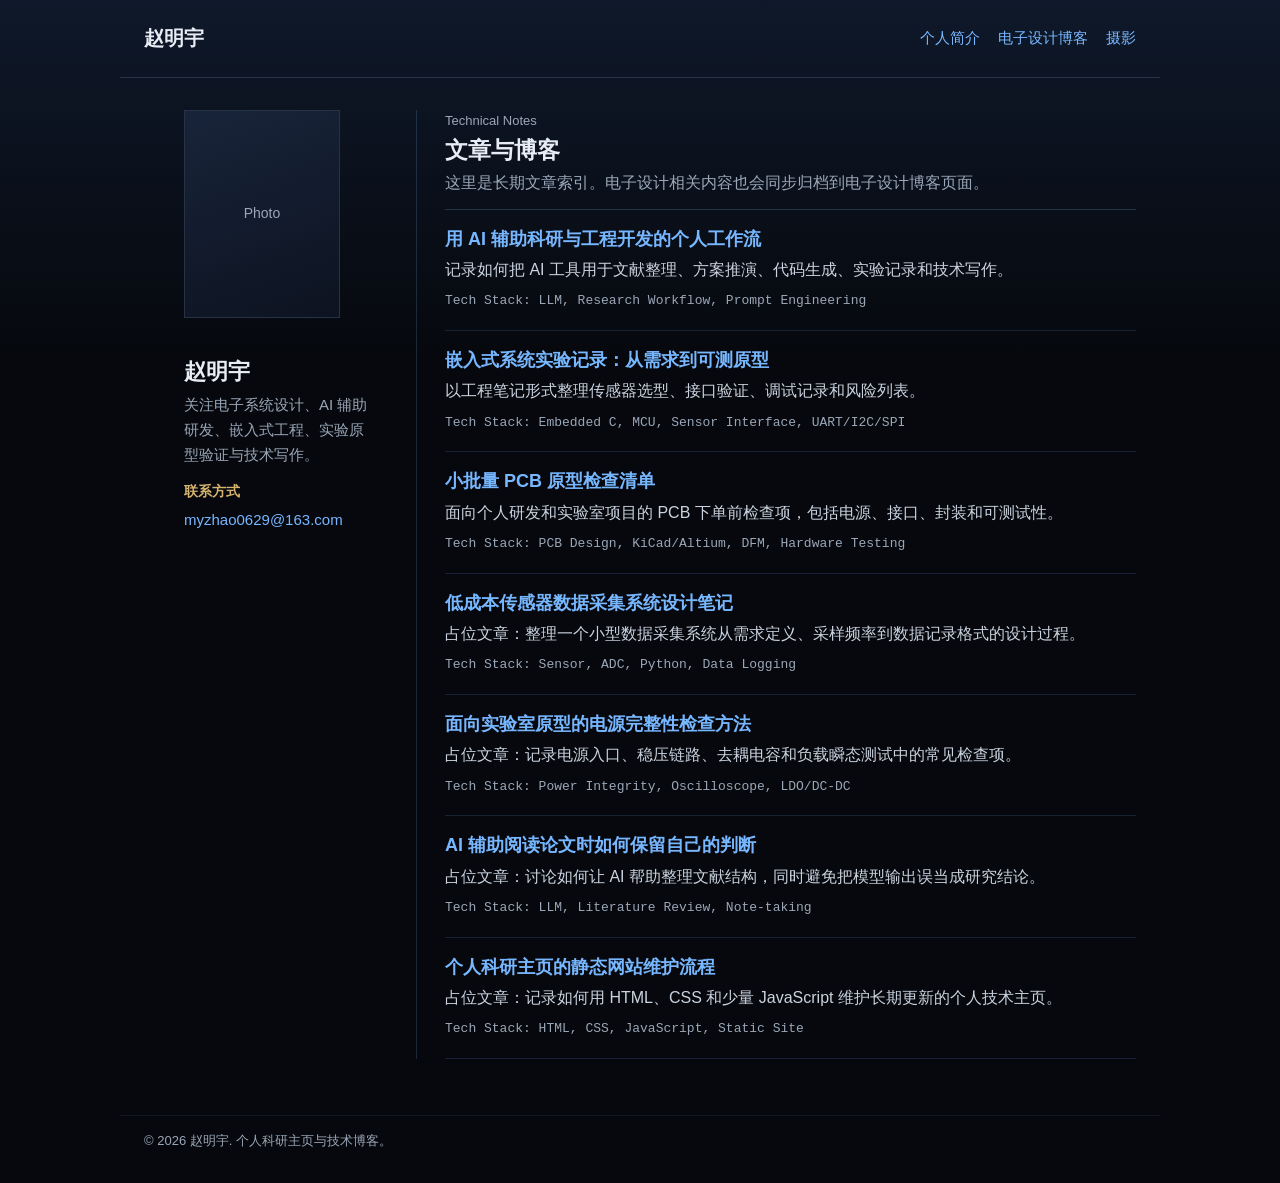
==== index.html @ a091c155 "20260610" ====
<!doctype html>
<html lang="zh-CN">
  <head>
    <meta charset="utf-8" />
    <meta name="viewport" content="width=device-width, initial-scale=1" />
    <title>赵明宇 | 科研与技术博客</title>
    <meta
      name="description"
      content="赵明宇的个人科研主页和技术博客，记录电子设计、AI 工具、科研开发与技术文章。"
    />
    <link rel="stylesheet" href="styles.css" />
  </head>
  <body>
    <!-- 顶部导航：后续新增页面时，在这里继续添加链接即可。 -->
    <header class="site-header">
      <a class="site-title" href="index.html">赵明宇</a>
      <nav class="site-nav" aria-label="主导航">
        <a href="about.html">个人简介</a>
        <a href="electronics.html">电子设计博客</a>
        <a href="photography.html">摄影</a>
      </nav>
    </header>

    <!-- 首页主体：左侧是个人信息，右侧是文章列表。 -->
    <main class="page home-layout">
      <aside class="home-sidebar">
        <div class="portrait" aria-label="个人照片占位">
          <span>Photo</span>
        </div>

        <section class="profile-card">
          <p class="eyebrow">&nbsp;</p>
          <h1>赵明宇</h1>
          <p>
            关注电子系统设计、AI 辅助研发、嵌入式工程、实验原型验证与技术写作。
          </p>
        </section>

        <section class="contact-card" aria-label="联系方式">
          <h2>联系方式</h2>
          <p><a href="mailto:myzhao0629@163.com">myzhao0629@163.com</a></p>
        </section>
      </aside>

      <section class="home-main">
        <div class="section-header">
          <p class="eyebrow">Technical Notes</p>
          <h2>文章与博客</h2>
          <p>
            这里是长期文章索引。电子设计相关内容也会同步归档到电子设计博客页面。
          </p>
        </div>

        <!--
          文章列表：
          1. 每篇文章使用一个 article.article-item。
          2. 三段结构固定为：题目、描述、技术栈。
          3. 以后新增文章时，复制一个 article 块并修改链接、标题、描述和 Tech Stack。
        -->
        <div class="article-stack">
          <article class="article-item">
            <h3><a href="posts/ai-research-workflow.html">用 AI 辅助科研与工程开发的个人工作流</a></h3>
            <p>
              记录如何把 AI 工具用于文献整理、方案推演、代码生成、实验记录和技术写作。
            </p>
            <div class="tech-stack">Tech Stack: LLM, Research Workflow, Prompt Engineering</div>
          </article>

          <article class="article-item">
            <h3><a href="posts/embedded-lab-notes.html">嵌入式系统实验记录：从需求到可测原型</a></h3>
            <p>
              以工程笔记形式整理传感器选型、接口验证、调试记录和风险列表。
            </p>
            <div class="tech-stack">Tech Stack: Embedded C, MCU, Sensor Interface, UART/I2C/SPI</div>
          </article>

          <article class="article-item">
            <h3><a href="posts/pcb-prototype-checklist.html">小批量 PCB 原型检查清单</a></h3>
            <p>
              面向个人研发和实验室项目的 PCB 下单前检查项，包括电源、接口、封装和可测试性。
            </p>
            <div class="tech-stack">Tech Stack: PCB Design, KiCad/Altium, DFM, Hardware Testing</div>
          </article>

          <article class="article-item">
            <h3><a href="#">低成本传感器数据采集系统设计笔记</a></h3>
            <p>
              占位文章：整理一个小型数据采集系统从需求定义、采样频率到数据记录格式的设计过程。
            </p>
            <div class="tech-stack">Tech Stack: Sensor, ADC, Python, Data Logging</div>
          </article>

          <article class="article-item">
            <h3><a href="#">面向实验室原型的电源完整性检查方法</a></h3>
            <p>
              占位文章：记录电源入口、稳压链路、去耦电容和负载瞬态测试中的常见检查项。
            </p>
            <div class="tech-stack">Tech Stack: Power Integrity, Oscilloscope, LDO/DC-DC</div>
          </article>

          <article class="article-item">
            <h3><a href="#">AI 辅助阅读论文时如何保留自己的判断</a></h3>
            <p>
              占位文章：讨论如何让 AI 帮助整理文献结构，同时避免把模型输出误当成研究结论。
            </p>
            <div class="tech-stack">Tech Stack: LLM, Literature Review, Note-taking</div>
          </article>

          <article class="article-item">
            <h3><a href="#">个人科研主页的静态网站维护流程</a></h3>
            <p>
              占位文章：记录如何用 HTML、CSS 和少量 JavaScript 维护长期更新的个人技术主页。
            </p>
            <div class="tech-stack">Tech Stack: HTML, CSS, JavaScript, Static Site</div>
          </article>
        </div>
      </section>
    </main>

    <footer class="site-footer">
      <p>© 2026 赵明宇. 个人科研主页与技术博客。</p>
    </footer>
  </body>
</html>
---- styles.css ----
:root {
  /* 全站颜色变量：以后想换主题色，优先改这里。 */
  color-scheme: dark;
  --bg: #06080d;
  --text: #e8edf5;
  --muted: #9aa7b8;
  --line: #263347;
  --soft-line: #182234;
  --panel: #0d1320;
  --panel-strong: #111a2b;
  --accent: #77b7ff;
  --accent-soft: #172b46;
  --gold: #d6b46d;
  --max-width: 1040px;
}

/* 让宽度计算更直观：元素宽度包含 padding 和 border。 */
* {
  box-sizing: border-box;
}

html {
  scroll-behavior: smooth;
  min-height: 100%;
  background: var(--bg);
}

body {
  margin: 0;
  min-height: 100vh;
  background:
    linear-gradient(180deg, rgba(16, 27, 46, 0.88), rgba(6, 8, 13, 0.96) 360px),
    var(--bg);
  background-repeat: no-repeat;
  color: var(--text);
  font-family:
    "Inter", "Noto Serif SC", "Source Han Serif SC", "Songti SC", "Microsoft YaHei UI",
    "PingFang SC", sans-serif;
  font-size: 16px;
  line-height: 1.65;
}

/* 基础链接样式。 */
a {
  color: var(--accent);
  text-decoration: none;
}

a:hover {
  text-decoration: underline;
}

/* 顶部导航区域。 */
.site-header {
  display: flex;
  justify-content: space-between;
  align-items: center;
  gap: 24px;
  max-width: var(--max-width);
  margin: 0 auto;
  padding: 22px 24px;
  border-bottom: 1px solid var(--line);
}

.site-title {
  color: var(--text);
  font-size: 20px;
  font-weight: 700;
}

.site-title:hover {
  text-decoration: none;
}

.site-nav {
  display: flex;
  flex-wrap: wrap;
  gap: 18px;
  color: var(--muted);
  font-size: 15px;
}

.page {
  max-width: var(--max-width);
  margin: 0 auto;
  padding: 32px 24px 56px;
}

/* 首页两栏布局：左侧个人信息，右侧文章列表。 */
.home-layout {
  display: grid;
  grid-template-columns: 190px minmax(0, 720px);
  gap: 42px;
  justify-content: end;
  align-items: start;
}

/* 左栏保持轻量，不做整块卡片。 */
.home-sidebar {
  display: grid;
  gap: 15px;
  align-content: start;
}

.home-main {
  max-width: none;
  margin-left: 0;
  border-left: 1px solid rgba(119, 183, 255, 0.18);
  padding-left: 28px;
}

.profile-summary {
  display: grid;
  grid-template-columns: 176px minmax(0, 1fr);
  gap: 34px;
  align-items: start;
  padding-bottom: 34px;
  border-bottom: 1px solid var(--line);
}

.portrait {
  display: grid;
  width: 156px;
  aspect-ratio: 3 / 4;
  place-items: center;
  border: 1px solid var(--line);
  background:
    linear-gradient(160deg, #18243a, #0d1320);
  color: var(--muted);
  font-size: 14px;
}

/* 这些卡片样式主要用于子页面；首页左栏会在下面单独取消边框。 */
.contact-card,
.profile-card,
.side-panel {
  border: 1px solid var(--line);
  background: rgba(13, 19, 32, 0.82);
  padding: 18px;
}

/* 首页左栏不使用明显卡片，避免左侧过于突出。 */
.home-sidebar .contact-card,
.home-sidebar .profile-card {
  border: 0;
  background: transparent;
  padding: 0;
}

.contact-card h2 {
  margin: 0 0 8px;
  color: var(--gold);
  font-size: 14px;
  font-weight: 600;
}

.contact-card p,
.profile-card p {
  margin: 0;
  color: var(--muted);
  font-size: 15px;
}

.contact-card a {
  overflow-wrap: anywhere;
}

.profile-card h1 {
  margin-bottom: 8px;
  font-size: 22px;
  font-weight: 600;
  letter-spacing: 0;
}

.eyebrow {
  margin: 0 0 8px;
  color: var(--gold);
  font-size: 13px;
}

h1,
h2,
h3 {
  margin: 0;
  line-height: 1.25;
}

h1 {
  font-size: 30px;
  font-weight: 700;
}

h2 {
  font-size: 23px;
  font-weight: 650;
}

h3 {
  font-size: 18px;
  font-weight: 650;
}

.lead {
  max-width: 760px;
  margin: 18px 0 22px;
  color: #cad3df;
  font-size: 18px;
}

.info-list {
  display: grid;
  gap: 10px;
  margin: 0;
}

.info-list div {
  display: grid;
  grid-template-columns: 104px minmax(0, 1fr);
  gap: 18px;
}

.info-list dt {
  color: var(--muted);
  font-weight: 700;
}

.info-list dd {
  margin: 0;
}

.content-section {
  padding-top: 38px;
}

.section-header {
  display: grid;
  gap: 5px;
  margin-bottom: 12px;
}

.section-header p {
  margin: 0;
  color: var(--muted);
}

/* 文章列表适合长期增长：每篇文章是一个独立 article。 */
.article-stack {
  border-top: 1px solid var(--line);
}

.article-item {
  display: grid;
  gap: 7px;
  padding: 18px 0;
  border-bottom: 1px solid var(--soft-line);
}

.article-item p {
  max-width: 670px;
  margin: 0;
  color: #cad3df;
}

.category,
.tech-stack {
  display: inline-block;
  color: var(--muted);
  font-family: Consolas, "SFMono-Regular", monospace;
  font-size: 13px;
}

.two-column {
  display: grid;
  grid-template-columns: minmax(0, 1fr) 280px;
  gap: 44px;
}

.side-panel {
  align-self: start;
}

.side-panel h2 {
  margin-bottom: 12px;
  font-size: 18px;
}

.side-panel ul,
.plain-list {
  margin: 0;
  padding-left: 20px;
}

.side-panel li,
.plain-list li {
  margin: 6px 0;
}

.profile-section,
.article-content section {
  padding: 26px 0;
  border-bottom: 1px solid var(--soft-line);
}

.profile-section p,
.profile-section li,
.article-content p,
.article-content li {
  color: #cad3df;
}

.profile-section h2,
.article-content h2 {
  margin-bottom: 12px;
}

.record-list {
  display: grid;
  gap: 14px;
  margin: 0;
  padding: 0;
  list-style: none;
}

.record-list li {
  padding-left: 18px;
  border-left: 3px solid var(--accent-soft);
}

.article-header {
  padding-bottom: 24px;
  border-bottom: 1px solid var(--line);
}

.article-meta {
  margin: 8px 0 0;
  color: var(--muted);
  font-size: 14px;
}

.article-content {
  max-width: 780px;
}

.photo-entry {
  display: grid;
  grid-template-columns: repeat(3, 1fr);
  gap: 14px;
  margin-top: 20px;
}

.photo-box {
  min-height: 180px;
  border: 1px solid var(--line);
  background: var(--panel-strong);
  padding: 14px;
  color: var(--muted);
}

.site-footer {
  max-width: var(--max-width);
  margin: 0 auto;
  padding: 14px 24px 32px;
  border-top: 1px solid rgba(119, 183, 255, 0.08);
  background: transparent;
  color: var(--muted);
  font-size: 13px;
}

.site-footer p {
  margin: 0;
}

/* 手机和平板窄屏时，两栏自动改为单栏。 */
@media (max-width: 760px) {
  .site-header,
  .profile-summary,
  .home-layout,
  .two-column,
  .photo-entry {
    grid-template-columns: 1fr;
  }

  .site-header {
    align-items: flex-start;
    flex-direction: column;
  }

  .portrait {
    width: min(156px, 100%);
  }

  .home-sidebar {
    position: static;
  }

  .home-main {
    max-width: none;
    margin-left: 0;
  }

  .info-list div {
    grid-template-columns: 1fr;
    gap: 2px;
  }
}
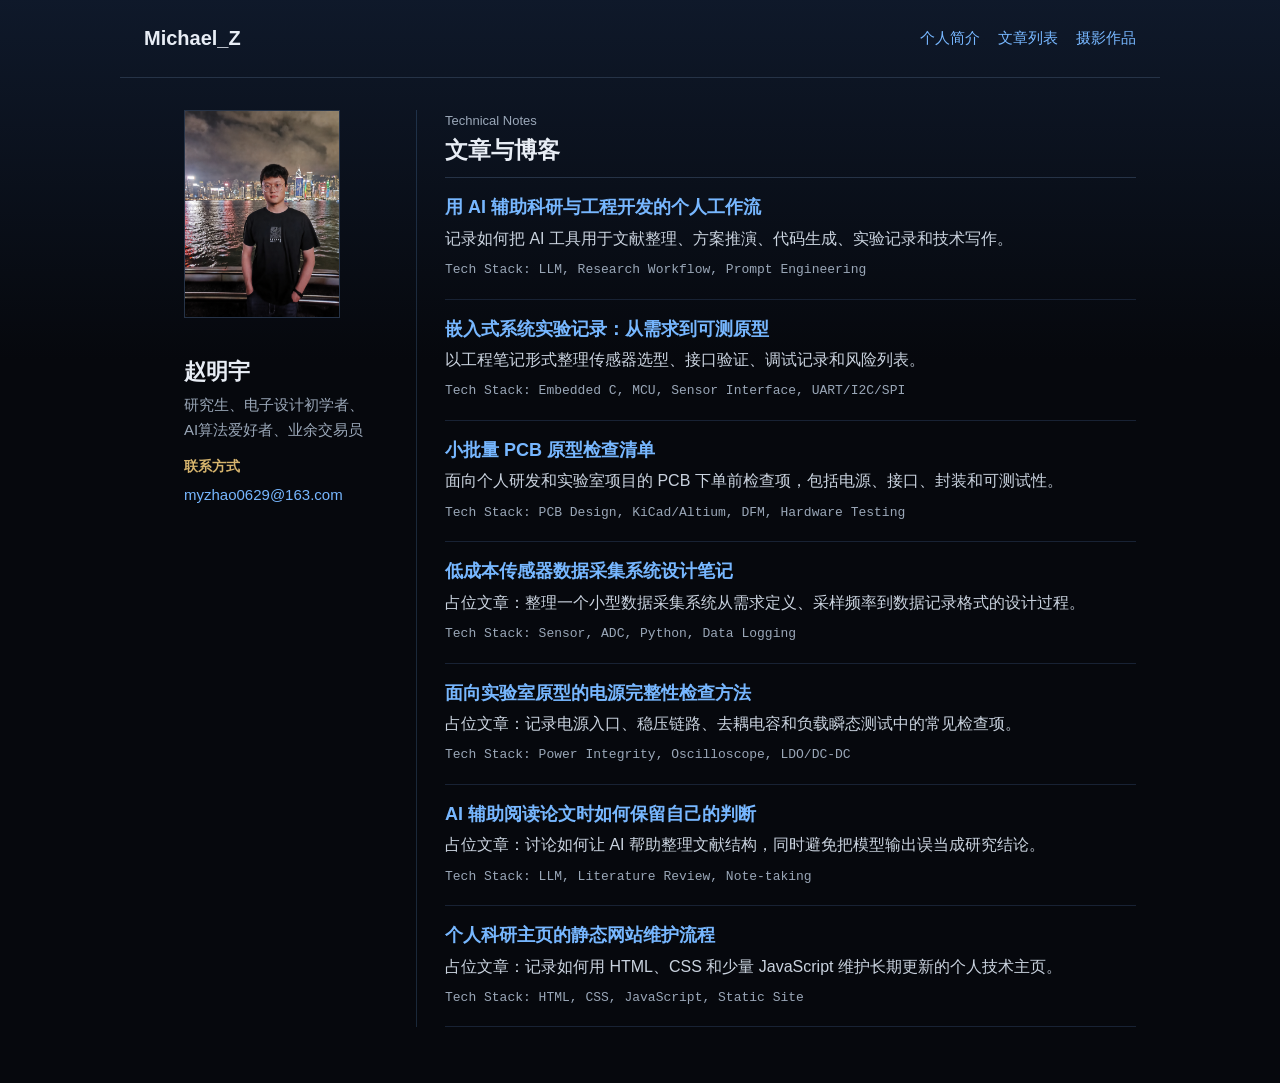
==== commit 63a6e3e8: "Update personal website: add photo, fix image sizing, and reorganize assets" ====
--- a/index.html
+++ b/index.html
@@ -3,7 +3,7 @@
   <head>
     <meta charset="utf-8" />
     <meta name="viewport" content="width=device-width, initial-scale=1" />
-    <title>赵明宇 | 科研与技术博客</title>
+    <title>Michael_Z</title>
     <meta
       name="description"
       content="赵明宇的个人科研主页和技术博客，记录电子设计、AI 工具、科研开发与技术文章。"
@@ -13,26 +13,26 @@
   <body>
     <!-- 顶部导航：后续新增页面时，在这里继续添加链接即可。 -->
     <header class="site-header">
-      <a class="site-title" href="index.html">赵明宇</a>
+      <a class="site-title" href="index.html">Michael_Z</a>
       <nav class="site-nav" aria-label="主导航">
         <a href="about.html">个人简介</a>
-        <a href="electronics.html">电子设计博客</a>
-        <a href="photography.html">摄影</a>
+        <a href="article.html">文章列表</a>
+        <a href="photography.html">摄影作品</a>
       </nav>
     </header>
 
     <!-- 首页主体：左侧是个人信息，右侧是文章列表。 -->
     <main class="page home-layout">
       <aside class="home-sidebar">
-        <div class="portrait" aria-label="个人照片占位">
-          <span>Photo</span>
+        <div class="portrait" aria-label="个人照片">
+          <img src="images/photo.png" alt="个人照片">
         </div>
 
         <section class="profile-card">
           <p class="eyebrow">&nbsp;</p>
           <h1>赵明宇</h1>
           <p>
-            关注电子系统设计、AI 辅助研发、嵌入式工程、实验原型验证与技术写作。
+            研究生、电子设计初学者、AI算法爱好者、业余交易员
           </p>
         </section>
 
@@ -46,9 +46,6 @@
         <div class="section-header">
           <p class="eyebrow">Technical Notes</p>
           <h2>文章与博客</h2>
-          <p>
-            这里是长期文章索引。电子设计相关内容也会同步归档到电子设计博客页面。
-          </p>
         </div>
 
         <!--
@@ -117,8 +114,8 @@
       </section>
     </main>
 
-    <footer class="site-footer">
+    <!-- <footer class="site-footer">
       <p>© 2026 赵明宇. 个人科研主页与技术博客。</p>
-    </footer>
+    </footer> -->
   </body>
 </html>
--- a/styles.css
+++ b/styles.css
@@ -130,6 +130,13 @@
   font-size: 14px;
 }
 
+.portrait img {
+  width: 100%;
+  height: 100%;
+  object-fit: cover;
+  display: block;
+}
+
 /* 这些卡片样式主要用于子页面；首页左栏会在下面单独取消边框。 */
 .contact-card,
 .profile-card,
